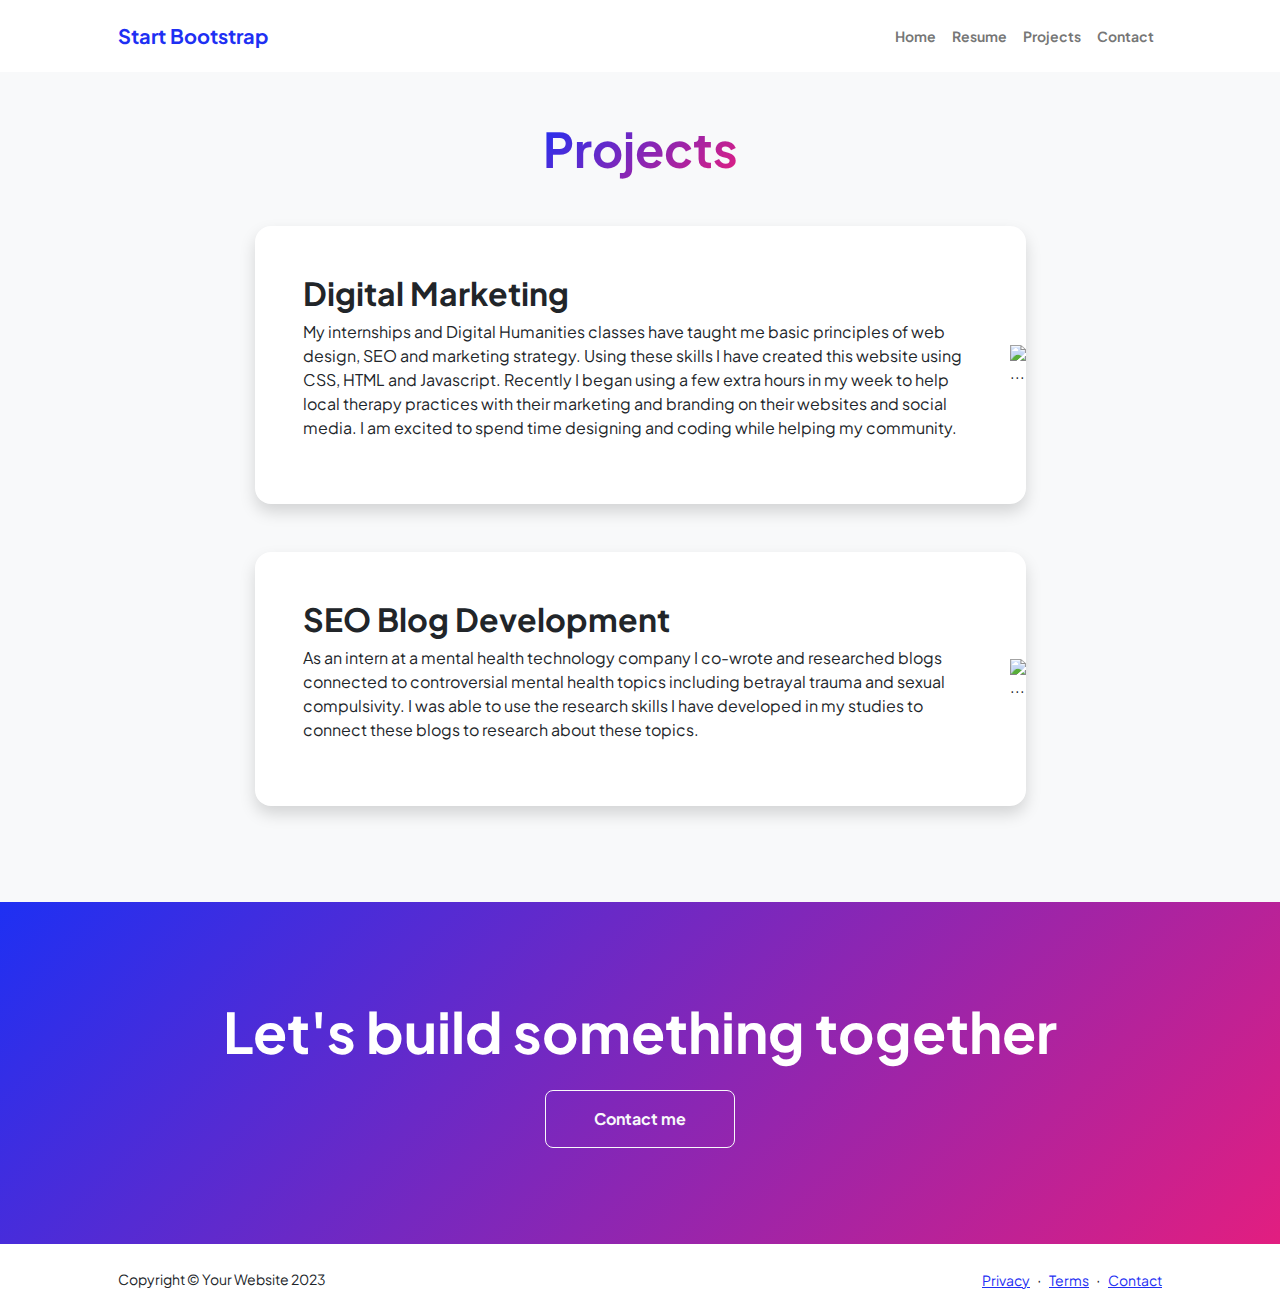
==== startbootstrap-personal-gh-pages/projects.html @ 75457721 "Add files via upload" ====
<!DOCTYPE html>
<html lang="en">
    <head>
        <meta charset="utf-8" />
        <meta name="viewport" content="width=device-width, initial-scale=1, shrink-to-fit=no" />
        <meta name="description" content="" />
        <meta name="author" content="" />
        <title>Modern Business - Start Bootstrap Template</title>
        <!-- Favicon-->
        <link rel="icon" type="image/x-icon" href="assets/favicon.ico" />
        <!-- Custom Google font-->
        <link rel="preconnect" href="https://fonts.googleapis.com" />
        <link rel="preconnect" href="https://fonts.gstatic.com" crossorigin />
        <link href="https://fonts.googleapis.com/css2?family=Plus+Jakarta+Sans:wght@100;200;300;400;500;600;700;800;900&amp;display=swap" rel="stylesheet" />
        <!-- Bootstrap icons-->
        <link href="https://cdn.jsdelivr.net/npm/bootstrap-icons@1.8.1/font/bootstrap-icons.css" rel="stylesheet" />
        <!-- Core theme CSS (includes Bootstrap)-->
        <link href="css/styles.css" rel="stylesheet" />
    </head>
    <body class="d-flex flex-column h-100 bg-light">
        <main class="flex-shrink-0">
            <!-- Navigation-->
            <nav class="navbar navbar-expand-lg navbar-light bg-white py-3">
                <div class="container px-5">
                    <a class="navbar-brand" href="index.html"><span class="fw-bolder text-primary">Start Bootstrap</span></a>
                    <button class="navbar-toggler" type="button" data-bs-toggle="collapse" data-bs-target="#navbarSupportedContent" aria-controls="navbarSupportedContent" aria-expanded="false" aria-label="Toggle navigation"><span class="navbar-toggler-icon"></span></button>
                    <div class="collapse navbar-collapse" id="navbarSupportedContent">
                        <ul class="navbar-nav ms-auto mb-2 mb-lg-0 small fw-bolder">
                            <li class="nav-item"><a class="nav-link" href="index.html">Home</a></li>
                            <li class="nav-item"><a class="nav-link" href="resume.html">Resume</a></li>
                            <li class="nav-item"><a class="nav-link" href="projects.html">Projects</a></li>
                            <li class="nav-item"><a class="nav-link" href="contact.html">Contact</a></li>
                        </ul>
                    </div>
                </div>
            </nav>
            <!-- Projects Section-->
            <section class="py-5">
                <div class="container px-5 mb-5">
                    <div class="text-center mb-5">
                        <h1 class="display-5 fw-bolder mb-0"><span class="text-gradient d-inline">Projects</span></h1>
                    </div>
                    <div class="row gx-5 justify-content-center">
                        <div class="col-lg-11 col-xl-9 col-xxl-8">
                            <!-- Project Card 1-->
                            <div class="card overflow-hidden shadow rounded-4 border-0 mb-5">
                                <div class="card-body p-0">
                                    <div class="d-flex align-items-center">
                                        <div class="p-5">
                                            <h2 class="fw-bolder">Digital Marketing</h2>
                                            <p>My internships and Digital Humanities classes have taught me basic principles of web design, SEO and marketing strategy. Using these skills I have created this website using CSS, HTML and Javascript. Recently I began using a few extra hours in my week to help local therapy practices with their marketing and branding on their websites and social media. I am excited to spend time designing and coding while helping my community.</p>
                                        </div>
                                        <img class="img-fluid" src="https://dummyimage.com/300x400/343a40/6c757d" alt="..." />
                                    </div>
                                </div>
                            </div>
                            <!-- Project Card 2-->
                            <div class="card overflow-hidden shadow rounded-4 border-0">
                                <div class="card-body p-0">
                                    <div class="d-flex align-items-center">
                                        <div class="p-5">
                                            <h2 class="fw-bolder">SEO Blog Development</h2>
                                            <p>As an intern at a mental health technology company I co-wrote and researched blogs connected to controversial mental health topics including betrayal trauma and sexual compulsivity. I was able to use the research skills I have developed in my studies to connect these blogs to research about these topics.</p>
                                        </div>
                                        <img class="img-fluid" src="https://dummyimage.com/300x400/343a40/6c757d" alt="..." />
                                    </div>
                                </div>
                            </div>
                        </div>
                    </div>
                </div>
            </section>
            <!-- Call to action section-->
            <section class="py-5 bg-gradient-primary-to-secondary text-white">
                <div class="container px-5 my-5">
                    <div class="text-center">
                        <h2 class="display-4 fw-bolder mb-4">Let's build something together</h2>
                        <a class="btn btn-outline-light btn-lg px-5 py-3 fs-6 fw-bolder" href="contact.html">Contact me</a>
                    </div>
                </div>
            </section>
        </main>
        <!-- Footer-->
        <footer class="bg-white py-4 mt-auto">
            <div class="container px-5">
                <div class="row align-items-center justify-content-between flex-column flex-sm-row">
                    <div class="col-auto"><div class="small m-0">Copyright &copy; Your Website 2023</div></div>
                    <div class="col-auto">
                        <a class="small" href="#!">Privacy</a>
                        <span class="mx-1">&middot;</span>
                        <a class="small" href="#!">Terms</a>
                        <span class="mx-1">&middot;</span>
                        <a class="small" href="#!">Contact</a>
                    </div>
                </div>
            </div>
        </footer>
        <!-- Bootstrap core JS-->
        <script src="https://cdn.jsdelivr.net/npm/bootstrap@5.2.3/dist/js/bootstrap.bundle.min.js"></script>
        <!-- Core theme JS-->
        <script src="js/scripts.js"></script>
    </body>
</html>
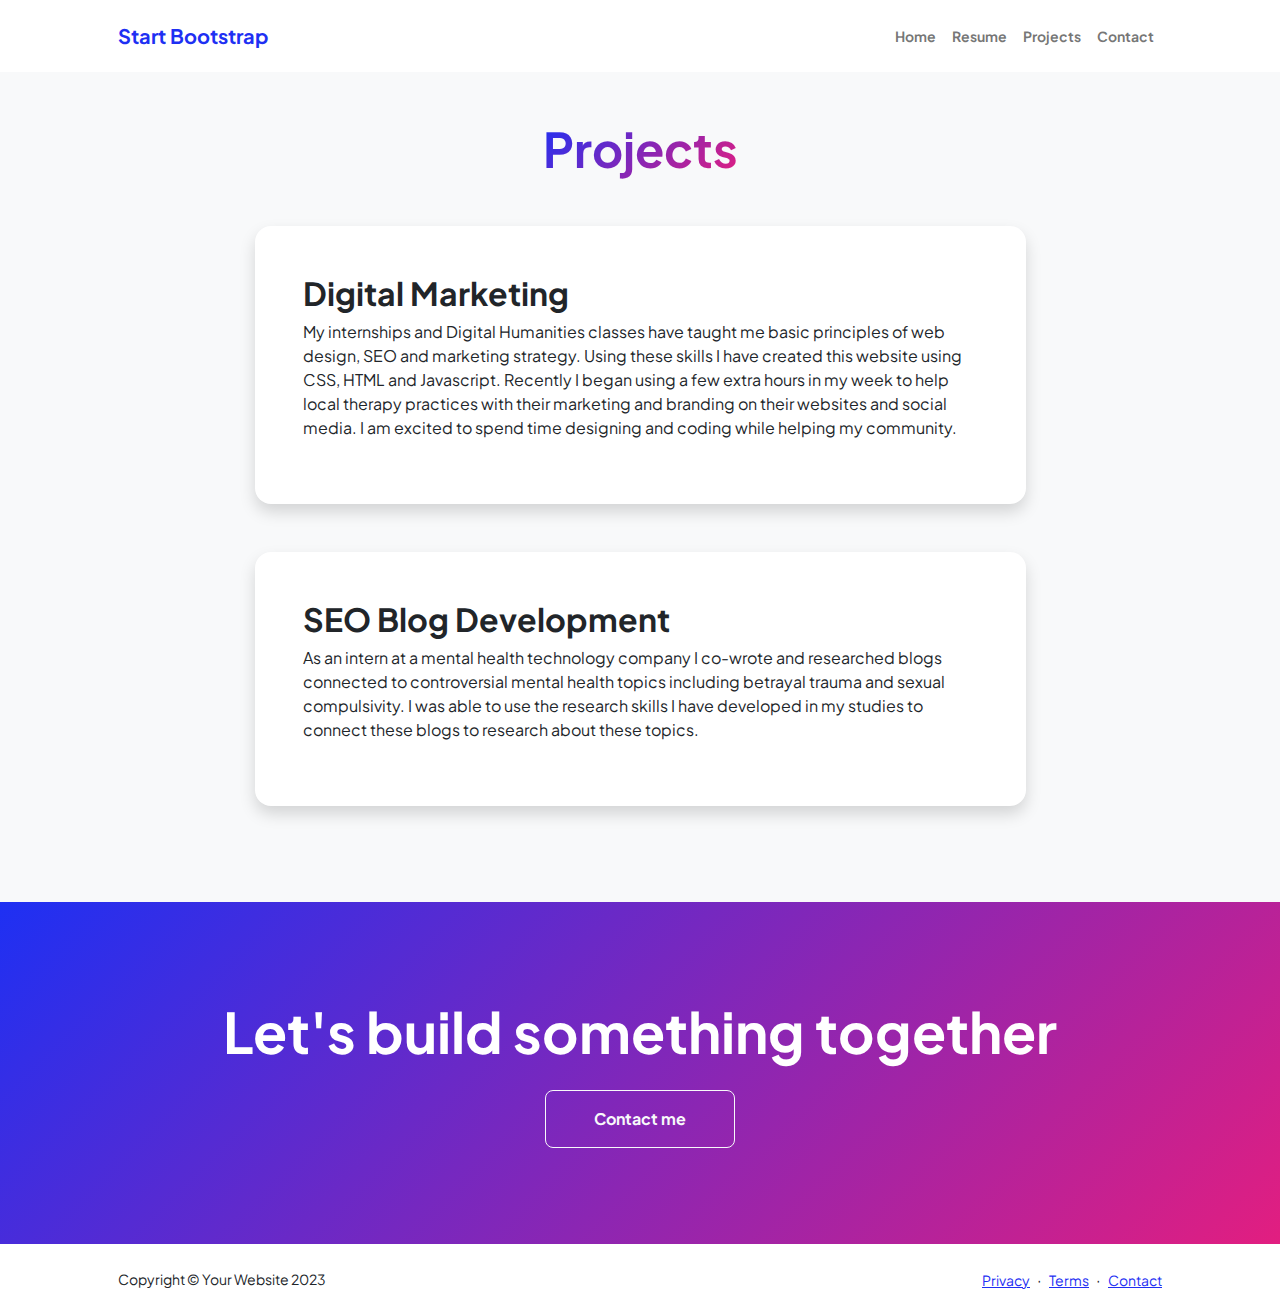
==== commit 4156758e: "Add files via upload" ====
--- a/startbootstrap-personal-gh-pages/projects.html
+++ b/startbootstrap-personal-gh-pages/projects.html
@@ -50,7 +50,6 @@
                                             <h2 class="fw-bolder">Digital Marketing</h2>
                                             <p>My internships and Digital Humanities classes have taught me basic principles of web design, SEO and marketing strategy. Using these skills I have created this website using CSS, HTML and Javascript. Recently I began using a few extra hours in my week to help local therapy practices with their marketing and branding on their websites and social media. I am excited to spend time designing and coding while helping my community.</p>
                                         </div>
-                                        <img class="img-fluid" src="https://dummyimage.com/300x400/343a40/6c757d" alt="..." />
                                     </div>
                                 </div>
                             </div>
@@ -62,7 +61,6 @@
                                             <h2 class="fw-bolder">SEO Blog Development</h2>
                                             <p>As an intern at a mental health technology company I co-wrote and researched blogs connected to controversial mental health topics including betrayal trauma and sexual compulsivity. I was able to use the research skills I have developed in my studies to connect these blogs to research about these topics.</p>
                                         </div>
-                                        <img class="img-fluid" src="https://dummyimage.com/300x400/343a40/6c757d" alt="..." />
                                     </div>
                                 </div>
                             </div>
